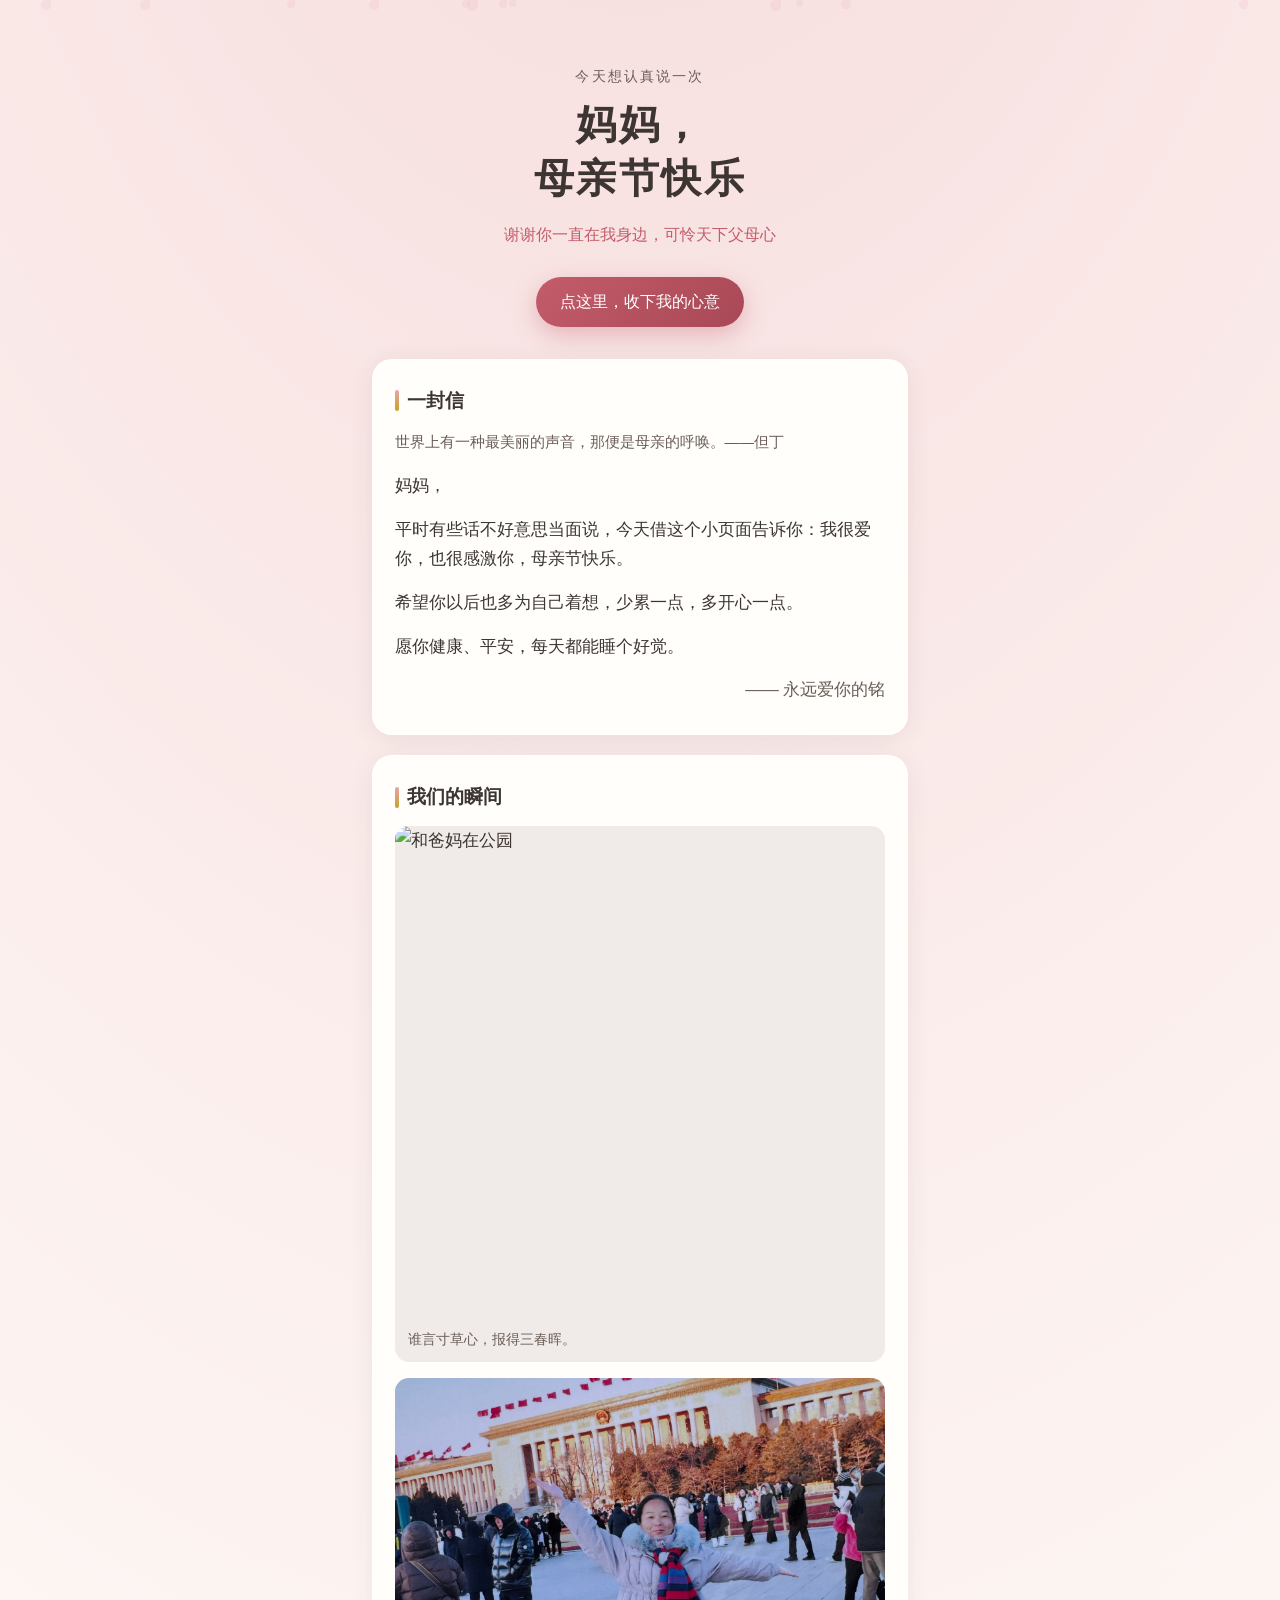
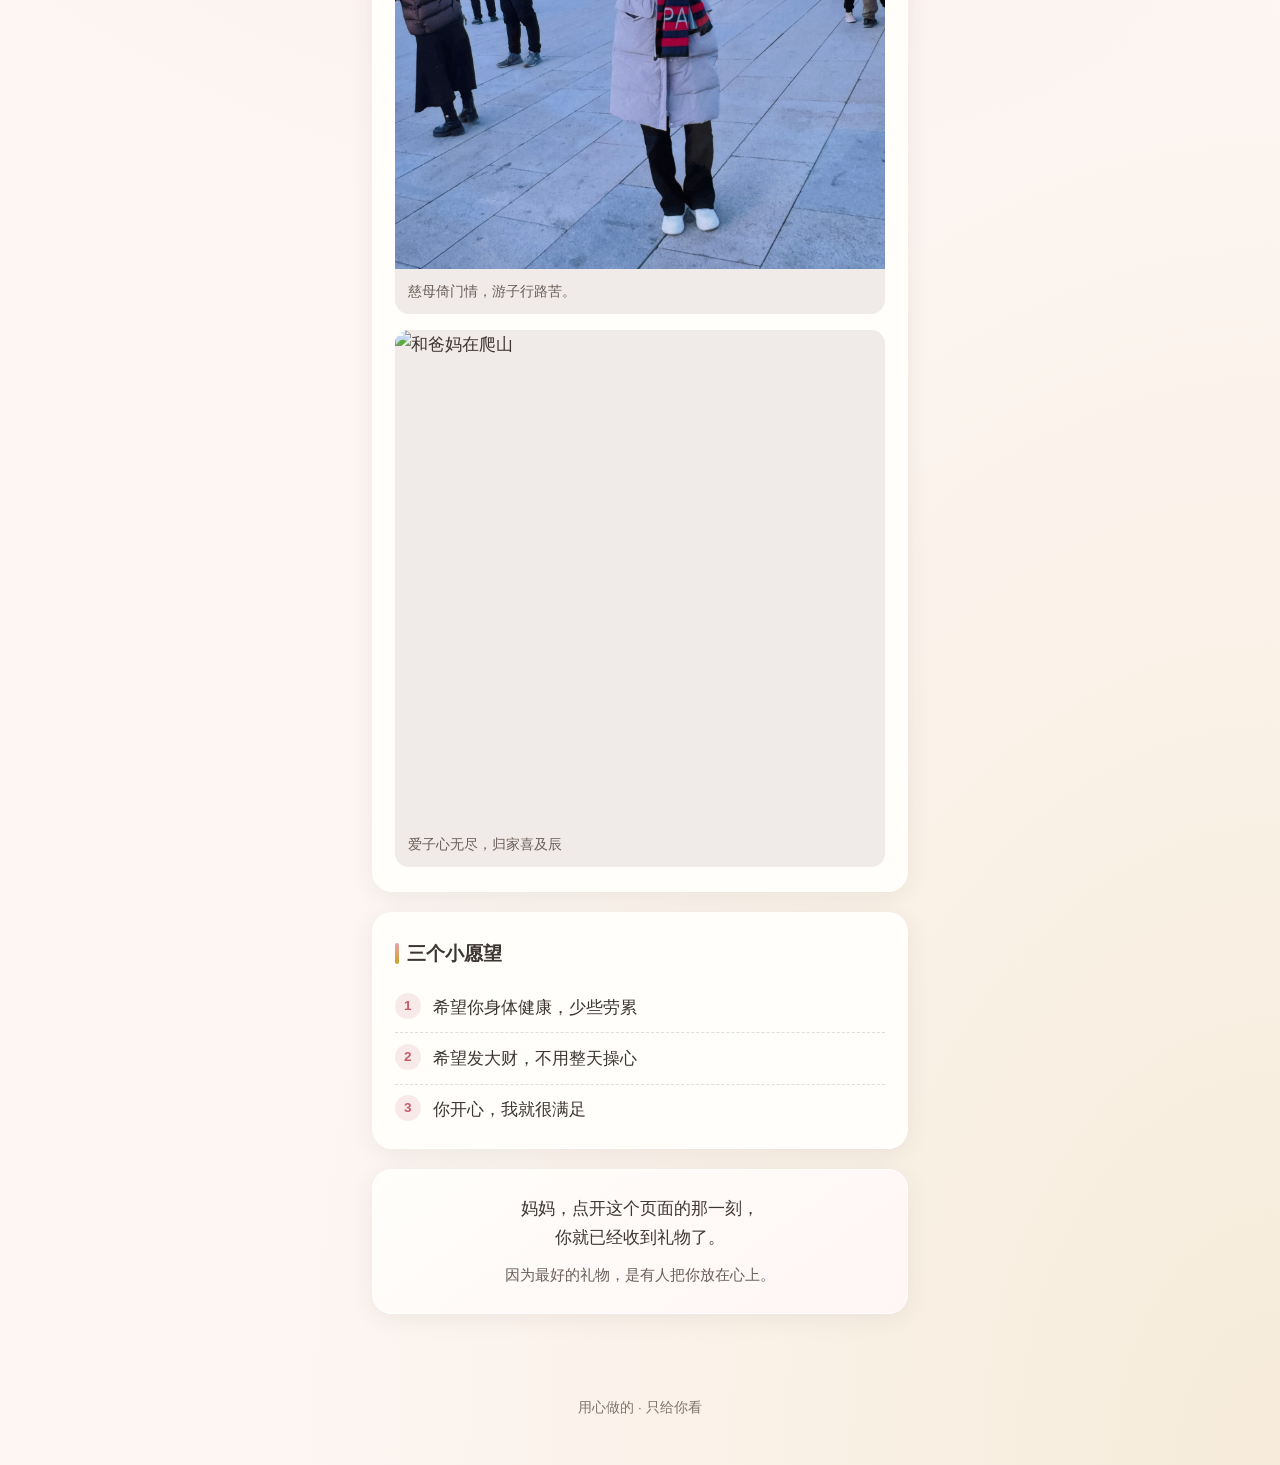
==== index.html @ 89a96f23 "index.html" ====
<!DOCTYPE html>
<html lang="zh-CN">
<head>
<meta charset="UTF-8" />
<meta name="viewport" content="width=device-width, initial-scale=1, viewport-fit=cover" />
<meta name="theme-color" content="#fdf6f3" />
<meta name="apple-mobile-web-app-capable" content="yes" />
<title>给妈妈的礼物</title>
<link rel="stylesheet" href="styles.css" />
</head>
<body>
<div class="petals" aria-hidden="true"></div>
<header class="hero">
<p class="hero-tag">今天想认真说一次</p>
<h1 class="hero-title">妈妈，<br />母亲节快乐</h1>
<p class="hero-sub">谢谢你一直在我身边，可怜天下父母心</p>
<button type="button" class="btn-heart" id="btnHeart" aria-label="送出一颗爱心"><span class="btn-heart-inner">点这里，收下我的心意</span></button>
<div class="heart-rain" id="heartRain" aria-hidden="true"></div>
</header>
<main>
<section class="card letter">
<h2>一封信</h2>
<p class="letter-intro">世界上有一种最美丽的声音，那便是母亲的呼唤。——但丁</p>
<div class="letter-body">
<p>妈妈，</p>
<p>平时有些话不好意思当面说，今天借这个小页面告诉你：我很爱你，也很感激你，母亲节快乐。</p>
<p>希望你以后也多为自己着想，少累一点，多开心一点。</p>
<p>愿你健康、平安，每天都能睡个好觉。</p>
<p class="signature">—— 永远爱你的铭<br /><span class="editable-hint"></span></p>
</div>
</section>
<section class="card memories">
<h2>我们的瞬间</h2>
<div class="photo-grid">
<figure class="photo">
  <img src="mom1.jpg.jpg" alt="和爸妈在公园" width="600" height="600" loading="lazy" />
  <figcaption>谁言寸草心，报得三春晖。</figcaption>
</figure>
<figure class="photo">
  <img src="mom2.jpg.jpg" alt="和爸妈在景区" width="600" height="600" loading="lazy" />
  <figcaption>慈母倚门情，游子行路苦。</figcaption>
</figure>
<figure class="photo">
  <img src="mom3.jpg.jpg" alt="和爸妈在爬山" width="600" height="600" loading="lazy" />
  <figcaption>爱子心无尽，归家喜及辰</figcaption>
</figure>
</div>
</section>
<section class="card wishes">
<h2>三个小愿望</h2>
<ul class="wish-list">
<li><span class="wish-num">1</span>希望你身体健康，少些劳累</li>
<li><span class="wish-num">2</span>希望发大财，不用整天操心</li>
<li><span class="wish-num">3</span>你开心，我就很满足</li>
</ul>
</section>
<section class="card closing">
<p class="closing-line">妈妈，点开这个页面的那一刻，<br />你就已经收到礼物了。</p>
<p class="closing-small">因为最好的礼物，是有人把你放在心上。</p>
</section>
</main>
<footer class="footer"><p>用心做的 · 只给你看</p></footer>
<script src="script.js"></script>
</body>
</html>
---- styles.css ----
:root{--bg:#fdf6f3;--bg-card:#fffefb;--ink:#3d3532;--ink-soft:#6b5e58;--accent:#c45c6a;--accent-soft:#e8a4ad;--gold:#c9a227;--shadow:rgba(61,53,50,.08);--radius:20px;--font:"PingFang SC","Hiragino Sans GB","Microsoft YaHei","Heiti SC",sans-serif}*,*::before,*::after{box-sizing:border-box}html{scroll-behavior:smooth}body{margin:0;min-height:100dvh;font-family:var(--font);font-size:1.05rem;line-height:1.75;color:var(--ink);background:var(--bg);background-image:radial-gradient(ellipse 120% 80% at 50% -20%,rgba(232,164,173,.35),transparent),radial-gradient(ellipse 80% 50% at 100% 100%,rgba(201,162,39,.12),transparent);overflow-x:hidden;padding-bottom:env(safe-area-inset-bottom,16px)}.petals{position:fixed;inset:0;pointer-events:none;z-index:0;opacity:.4}.hero{position:relative;z-index:1;text-align:center;padding:clamp(2.5rem,8vw,4rem) 1.25rem 2rem;max-width:32rem;margin:0 auto}.hero-tag{margin:0 0 .5rem;font-size:.9rem;letter-spacing:.15em;color:var(--ink-soft)}.hero-title{margin:0;font-size:clamp(1.85rem,7vw,2.5rem);font-weight:600;letter-spacing:.06em;line-height:1.35}.hero-sub{margin:1rem 0 0;font-size:1rem;color:var(--accent);font-weight:500}.btn-heart{margin-top:1.75rem;padding:.9rem 1.5rem;font-size:1rem;font-family:inherit;font-weight:500;color:#fff;background:linear-gradient(135deg,var(--accent) 0%,#a84856 100%);border:none;border-radius:999px;box-shadow:0 8px 24px rgba(196,92,106,.35);cursor:pointer;-webkit-tap-highlight-color:transparent;transition:transform .15s ease,box-shadow .15s ease}.btn-heart:active{transform:scale(.97)}.btn-heart:focus-visible{outline:3px solid var(--accent-soft);outline-offset:3px}.heart-rain{position:absolute;left:0;right:0;top:0;bottom:0;pointer-events:none;overflow:hidden}main{position:relative;z-index:1;max-width:36rem;margin:0 auto;padding:0 1.25rem 2rem}.card{background:var(--bg-card);border-radius:var(--radius);padding:1.5rem 1.35rem;margin-bottom:1.25rem;box-shadow:0 4px 24px var(--shadow);border:1px solid rgba(255,255,255,.8)}.card h2{margin:0 0 .75rem;font-size:1.2rem;font-weight:600;display:flex;align-items:center;gap:.5rem}.card h2::before{content:"";width:4px;height:1.1em;background:linear-gradient(180deg,var(--accent-soft),var(--gold));border-radius:2px}.letter-intro{margin:0 0 1rem;font-size:.92rem;color:var(--ink-soft)}.letter-body p{margin:0 0 .85em}.letter-body p:last-child{margin-bottom:0}.signature{margin-top:1.25rem;text-align:right;color:var(--ink-soft)}.editable-hint{display:block;margin-top:.35rem;font-size:.8rem;opacity:.75}.section-hint{font-size:.85rem;color:var(--ink-soft);margin:0 0 1rem}.section-hint code{font-size:.78em;padding:.1em .35em;background:rgba(196,92,106,.08);border-radius:4px}.photo-grid{display:grid;gap:1rem}.photo{margin:0;border-radius:14px;overflow:hidden;background:#f0ebe8}.photo img{display:block;width:100%;height:auto;aspect-ratio:1;object-fit:cover}.photo-placeholder{aspect-ratio:1;display:flex;align-items:center;justify-content:center;background:linear-gradient(145deg,#f5e8e6,#efe4df);color:var(--ink-soft);font-size:.95rem;padding:1rem;text-align:center}.photo figcaption{padding:.65rem .85rem;font-size:.88rem;color:var(--ink-soft)}.wish-list{margin:0;padding:0;list-style:none}.wish-list li{display:flex;align-items:flex-start;gap:.75rem;padding:.65rem 0;border-bottom:1px dashed rgba(107,94,88,.2)}.wish-list li:last-child{border-bottom:none;padding-bottom:0}.wish-num{flex-shrink:0;width:1.65rem;height:1.65rem;display:flex;align-items:center;justify-content:center;font-size:.85rem;font-weight:600;color:var(--accent);background:rgba(196,92,106,.12);border-radius:50%}.closing{text-align:center;background:linear-gradient(145deg,#fffefb 0%,#fff5f5 100%)}.closing-line{margin:0 0 .75rem;font-size:1.08rem;font-weight:500;line-height:1.65}.closing-small{margin:0;font-size:.92rem;color:var(--ink-soft)}.footer{position:relative;z-index:1;text-align:center;padding:1rem 1.25rem 2rem;font-size:.85rem;color:var(--ink-soft);opacity:.85}.petal{position:absolute;width:8px;height:8px;background:var(--accent-soft);border-radius:50% 0 50% 50%;opacity:.35;animation:fall linear infinite}@keyframes fall{0%{transform:translateY(-10vh) rotate(0deg);opacity:0}10%{opacity:.35}90%{opacity:.25}100%{transform:translateY(110vh) rotate(360deg);opacity:0}}.floating-heart{position:absolute;font-size:1.25rem;animation:floatUp 2.5s ease-out forwards;pointer-events:none;filter:drop-shadow(0 2px 4px rgba(196,92,106,.3))}@keyframes floatUp{0%{opacity:1;transform:translateY(0) scale(1)}100%{opacity:0;transform:translateY(-120px) scale(1.4)}}
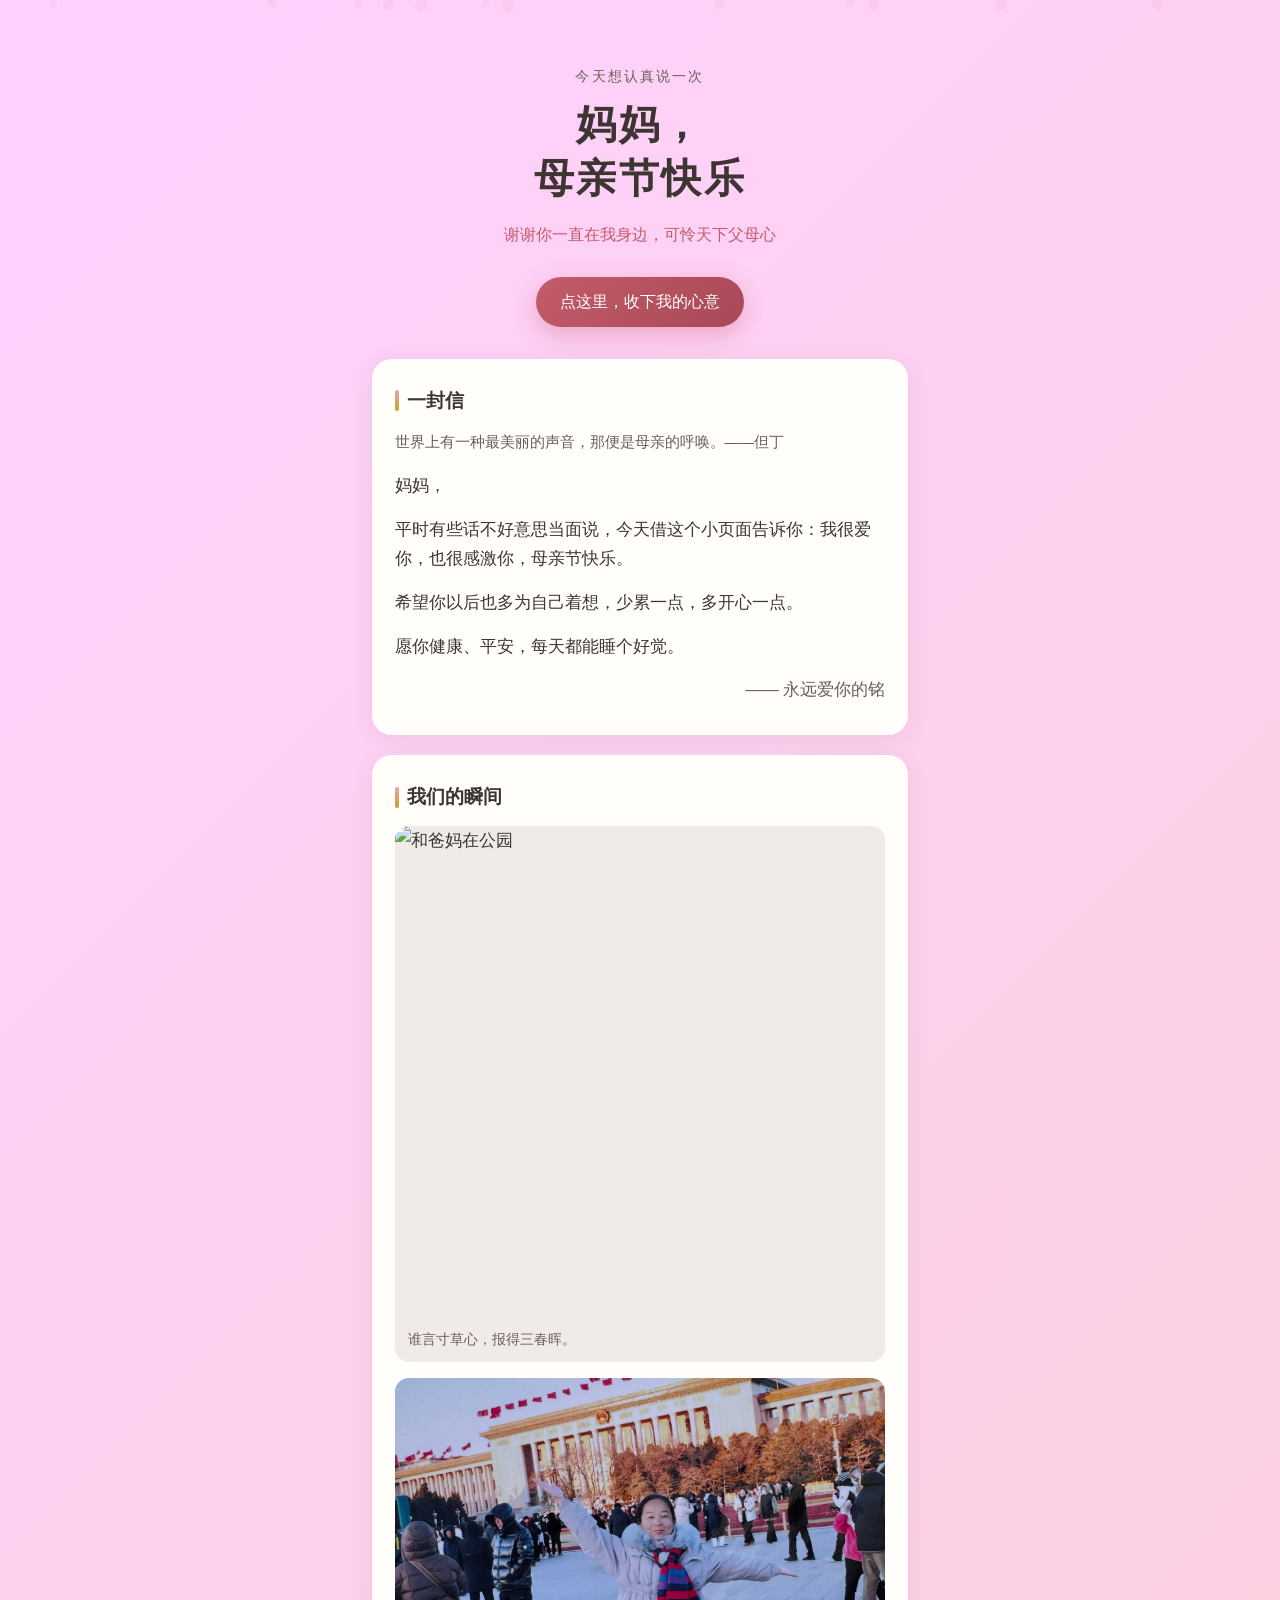
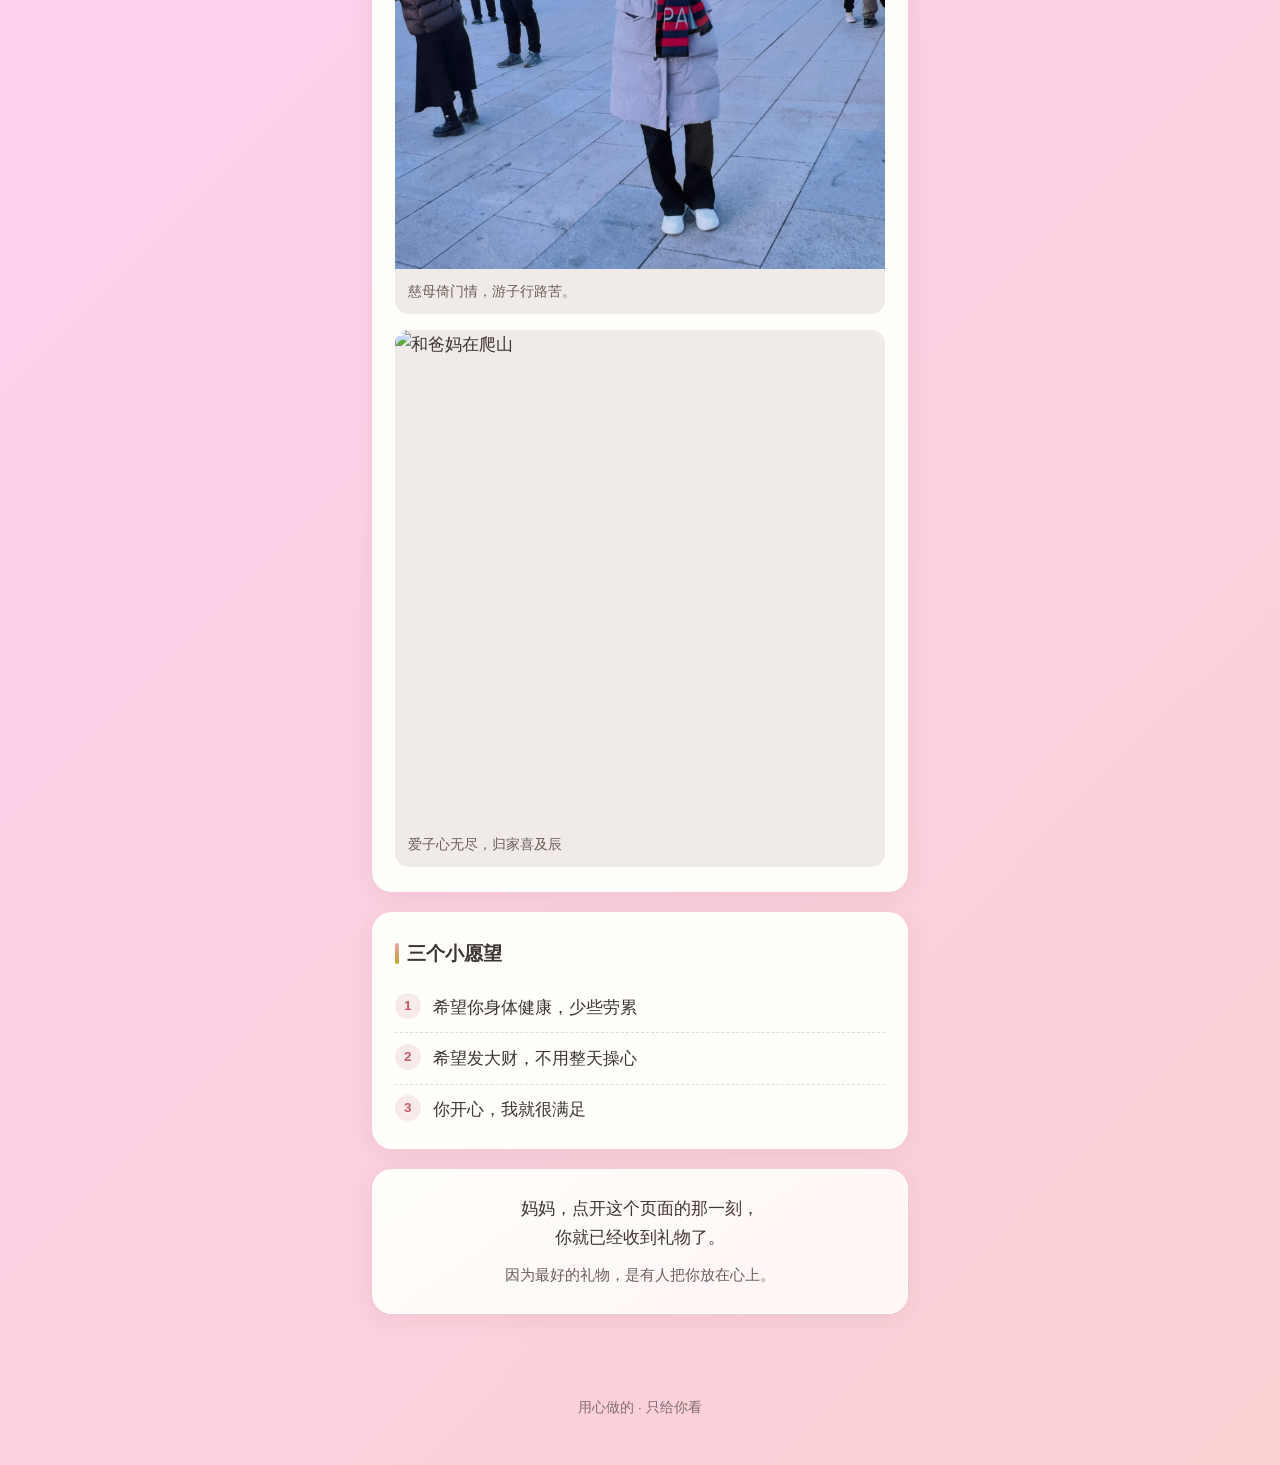
==== commit bf931a0f: "index.html" ====
--- a/index.html
+++ b/index.html
@@ -7,6 +7,9 @@
 <meta name="apple-mobile-web-app-capable" content="yes" />
 <title>给妈妈的礼物</title>
 <link rel="stylesheet" href="styles.css" />
+  <audio autoplay loop>
+    <source src="music.mp3" type="audio/mpeg">
+</audio>
 </head>
 <body>
 <div class="petals" aria-hidden="true"></div>
--- a/styles.css
+++ b/styles.css
@@ -1 +1,66 @@
-:root{--bg:#fdf6f3;--bg-card:#fffefb;--ink:#3d3532;--ink-soft:#6b5e58;--accent:#c45c6a;--accent-soft:#e8a4ad;--gold:#c9a227;--shadow:rgba(61,53,50,.08);--radius:20px;--font:"PingFang SC","Hiragino Sans GB","Microsoft YaHei","Heiti SC",sans-serif}*,*::before,*::after{box-sizing:border-box}html{scroll-behavior:smooth}body{margin:0;min-height:100dvh;font-family:var(--font);font-size:1.05rem;line-height:1.75;color:var(--ink);background:var(--bg);background-image:radial-gradient(ellipse 120% 80% at 50% -20%,rgba(232,164,173,.35),transparent),radial-gradient(ellipse 80% 50% at 100% 100%,rgba(201,162,39,.12),transparent);overflow-x:hidden;padding-bottom:env(safe-area-inset-bottom,16px)}.petals{position:fixed;inset:0;pointer-events:none;z-index:0;opacity:.4}.hero{position:relative;z-index:1;text-align:center;padding:clamp(2.5rem,8vw,4rem) 1.25rem 2rem;max-width:32rem;margin:0 auto}.hero-tag{margin:0 0 .5rem;font-size:.9rem;letter-spacing:.15em;color:var(--ink-soft)}.hero-title{margin:0;font-size:clamp(1.85rem,7vw,2.5rem);font-weight:600;letter-spacing:.06em;line-height:1.35}.hero-sub{margin:1rem 0 0;font-size:1rem;color:var(--accent);font-weight:500}.btn-heart{margin-top:1.75rem;padding:.9rem 1.5rem;font-size:1rem;font-family:inherit;font-weight:500;color:#fff;background:linear-gradient(135deg,var(--accent) 0%,#a84856 100%);border:none;border-radius:999px;box-shadow:0 8px 24px rgba(196,92,106,.35);cursor:pointer;-webkit-tap-highlight-color:transparent;transition:transform .15s ease,box-shadow .15s ease}.btn-heart:active{transform:scale(.97)}.btn-heart:focus-visible{outline:3px solid var(--accent-soft);outline-offset:3px}.heart-rain{position:absolute;left:0;right:0;top:0;bottom:0;pointer-events:none;overflow:hidden}main{position:relative;z-index:1;max-width:36rem;margin:0 auto;padding:0 1.25rem 2rem}.card{background:var(--bg-card);border-radius:var(--radius);padding:1.5rem 1.35rem;margin-bottom:1.25rem;box-shadow:0 4px 24px var(--shadow);border:1px solid rgba(255,255,255,.8)}.card h2{margin:0 0 .75rem;font-size:1.2rem;font-weight:600;display:flex;align-items:center;gap:.5rem}.card h2::before{content:"";width:4px;height:1.1em;background:linear-gradient(180deg,var(--accent-soft),var(--gold));border-radius:2px}.letter-intro{margin:0 0 1rem;font-size:.92rem;color:var(--ink-soft)}.letter-body p{margin:0 0 .85em}.letter-body p:last-child{margin-bottom:0}.signature{margin-top:1.25rem;text-align:right;color:var(--ink-soft)}.editable-hint{display:block;margin-top:.35rem;font-size:.8rem;opacity:.75}.section-hint{font-size:.85rem;color:var(--ink-soft);margin:0 0 1rem}.section-hint code{font-size:.78em;padding:.1em .35em;background:rgba(196,92,106,.08);border-radius:4px}.photo-grid{display:grid;gap:1rem}.photo{margin:0;border-radius:14px;overflow:hidden;background:#f0ebe8}.photo img{display:block;width:100%;height:auto;aspect-ratio:1;object-fit:cover}.photo-placeholder{aspect-ratio:1;display:flex;align-items:center;justify-content:center;background:linear-gradient(145deg,#f5e8e6,#efe4df);color:var(--ink-soft);font-size:.95rem;padding:1rem;text-align:center}.photo figcaption{padding:.65rem .85rem;font-size:.88rem;color:var(--ink-soft)}.wish-list{margin:0;padding:0;list-style:none}.wish-list li{display:flex;align-items:flex-start;gap:.75rem;padding:.65rem 0;border-bottom:1px dashed rgba(107,94,88,.2)}.wish-list li:last-child{border-bottom:none;padding-bottom:0}.wish-num{flex-shrink:0;width:1.65rem;height:1.65rem;display:flex;align-items:center;justify-content:center;font-size:.85rem;font-weight:600;color:var(--accent);background:rgba(196,92,106,.12);border-radius:50%}.closing{text-align:center;background:linear-gradient(145deg,#fffefb 0%,#fff5f5 100%)}.closing-line{margin:0 0 .75rem;font-size:1.08rem;font-weight:500;line-height:1.65}.closing-small{margin:0;font-size:.92rem;color:var(--ink-soft)}.footer{position:relative;z-index:1;text-align:center;padding:1rem 1.25rem 2rem;font-size:.85rem;color:var(--ink-soft);opacity:.85}.petal{position:absolute;width:8px;height:8px;background:var(--accent-soft);border-radius:50% 0 50% 50%;opacity:.35;animation:fall linear infinite}@keyframes fall{0%{transform:translateY(-10vh) rotate(0deg);opacity:0}10%{opacity:.35}90%{opacity:.25}100%{transform:translateY(110vh) rotate(360deg);opacity:0}}.floating-heart{position:absolute;font-size:1.25rem;animation:floatUp 2.5s ease-out forwards;pointer-events:none;filter:drop-shadow(0 2px 4px rgba(196,92,106,.3))}@keyframes floatUp{0%{opacity:1;transform:translateY(0) scale(1)}100%{opacity:0;transform:translateY(-120px) scale(1.4)}}+:root{--bg:#fdf6f3;--bg-card:#fffefb;--ink:#3d3532;--ink-soft:#6b5e58;--accent:#c45c6a;--accent-soft:#e8a4ad;--gold:#c9a227;--shadow:rgba(61,53,50,.08);--radius:20px;--font:"PingFang SC","Hiragino Sans GB","Microsoft YaHei","Heiti SC",sans-serif}*,*::before,*::after{box-sizing:border-box}html{scroll-behavior:smooth}body{margin:0;min-height:100dvh;font-family:var(--font);font-size:1.05rem;line-height:1.75;color:var(--ink);background:var(--bg);background-image:radial-gradient(ellipse 120% 80% at 50% -20%,rgba(232,164,173,.35),transparent),radial-gradient(ellipse 80% 50% at 100% 100%,rgba(201,162,39,.12),transparent);overflow-x:hidden;padding-bottom:env(safe-area-inset-bottom,16px)}.petals{position:fixed;inset:0;pointer-events:none;z-index:0;opacity:.4}.hero{position:relative;z-index:1;text-align:center;padding:clamp(2.5rem,8vw,4rem) 1.25rem 2rem;max-width:32rem;margin:0 auto}.hero-tag{margin:0 0 .5rem;font-size:.9rem;letter-spacing:.15em;color:var(--ink-soft)}.hero-title{margin:0;font-size:clamp(1.85rem,7vw,2.5rem);font-weight:600;letter-spacing:.06em;line-height:1.35}.hero-sub{margin:1rem 0 0;font-size:1rem;color:var(--accent);font-weight:500}.btn-heart{margin-top:1.75rem;padding:.9rem 1.5rem;font-size:1rem;font-family:inherit;font-weight:500;color:#fff;background:linear-gradient(135deg,var(--accent) 0%,#a84856 100%);border:none;border-radius:999px;box-shadow:0 8px 24px rgba(196,92,106,.35);cursor:pointer;-webkit-tap-highlight-color:transparent;transition:transform .15s ease,box-shadow .15s ease}.btn-heart:active{transform:scale(.97)}.btn-heart:focus-visible{outline:3px solid var(--accent-soft);outline-offset:3px}.heart-rain{position:absolute;left:0;right:0;top:0;bottom:0;pointer-events:none;overflow:hidden}main{position:relative;z-index:1;max-width:36rem;margin:0 auto;padding:0 1.25rem 2rem}.card{background:var(--bg-card);border-radius:var(--radius);padding:1.5rem 1.35rem;margin-bottom:1.25rem;box-shadow:0 4px 24px var(--shadow);border:1px solid rgba(255,255,255,.8)}.card h2{margin:0 0 .75rem;font-size:1.2rem;font-weight:600;display:flex;align-items:center;gap:.5rem}.card h2::before{content:"";width:4px;height:1.1em;background:linear-gradient(180deg,var(--accent-soft),var(--gold));border-radius:2px}.letter-intro{margin:0 0 1rem;font-size:.92rem;color:var(--ink-soft)}.letter-body p{margin:0 0 .85em}.letter-body p:last-child{margin-bottom:0}.signature{margin-top:1.25rem;text-align:right;color:var(--ink-soft)}.editable-hint{display:block;margin-top:.35rem;font-size:.8rem;opacity:.75}.section-hint{font-size:.85rem;color:var(--ink-soft);margin:0 0 1rem}.section-hint code{font-size:.78em;padding:.1em .35em;background:rgba(196,92,106,.08);border-radius:4px}.photo-grid{display:grid;gap:1rem}.photo{margin:0;border-radius:14px;overflow:hidden;background:#f0ebe8}.photo img{display:block;width:100%;height:auto;aspect-ratio:1;object-fit:cover}.photo-placeholder{aspect-ratio:1;display:flex;align-items:center;justify-content:center;background:linear-gradient(145deg,#f5e8e6,#efe4df);color:var(--ink-soft);font-size:.95rem;padding:1rem;text-align:center}.photo figcaption{padding:.65rem .85rem;font-size:.88rem;color:var(--ink-soft)}.wish-list{margin:0;padding:0;list-style:none}.wish-list li{display:flex;align-items:flex-start;gap:.75rem;padding:.65rem 0;border-bottom:1px dashed rgba(107,94,88,.2)}.wish-list li:last-child{border-bottom:none;padding-bottom:0}.wish-num{flex-shrink:0;width:1.65rem;height:1.65rem;display:flex;align-items:center;justify-content:center;font-size:.85rem;font-weight:600;color:var(--accent);background:rgba(196,92,106,.12);border-radius:50%}.closing{text-align:center;background:linear-gradient(145deg,#fffefb 0%,#fff5f5 100%)}.closing-line{margin:0 0 .75rem;font-size:1.08rem;font-weight:500;line-height:1.65}.closing-small{margin:0;font-size:.92rem;color:var(--ink-soft)}.footer{position:relative;z-index:1;text-align:center;padding:1rem 1.25rem 2rem;font-size:.85rem;color:var(--ink-soft);opacity:.85}.petal{position:absolute;width:8px;height:8px;background:var(--accent-soft);border-radius:50% 0 50% 50%;opacity:.35;animation:fall linear infinite}@keyframes fall{0%{transform:translateY(-10vh) rotate(0deg);opacity:0}10%{opacity:.35}90%{opacity:.25}100%{transform:translateY(110vh) rotate(360deg);opacity:0}}.floating-heart{position:absolute;font-size:1.25rem;animation:floatUp 2.5s ease-out forwards;pointer-events:none;filter:drop-shadow(0 2px 4px rgba(196,92,106,.3))}@keyframes floatUp{0%{opacity:1;transform:translateY(0) scale(1)}100%{opacity:0;transform:translateY(-120px) scale(1.4)}}
+.container{
+    animation: fadeUp 1.5s ease;
+}
+
+@keyframes fadeUp{
+    from{
+        opacity:0;
+        transform:translateY(40px);
+    }
+    to{
+        opacity:1;
+        transform:translateY(0);
+    }
+}
+.photo{
+    transition:0.5s;
+}
+
+.photo:hover{
+    transform:
+    translateY(-10px)
+    scale(1.03);
+
+    box-shadow:
+    0 20px 40px rgba(0,0,0,0.2);
+}
+.container{
+    background:rgba(255,255,255,0.15);
+
+    backdrop-filter:blur(15px);
+
+    border:1px solid rgba(255,255,255,0.2);
+}
+body{
+    background:
+    linear-gradient(
+        -45deg,
+        #ff9a9e,
+        #fad0c4,
+        #fad0c4,
+        #ffd1ff
+    );
+
+    background-size:400% 400%;
+
+    animation:bgMove 12s ease infinite;
+}
+
+@keyframes bgMove{
+    0%{background-position:0% 50%;}
+    50%{background-position:100% 50%;}
+    100%{background-position:0% 50%;}
+}
+h1{
+    animation:float 3s ease-in-out infinite;
+}
+
+@keyframes float{
+    0%,100%{
+        transform:translateY(0);
+    }
+    50%{
+        transform:translateY(-6px);
+    }
+}
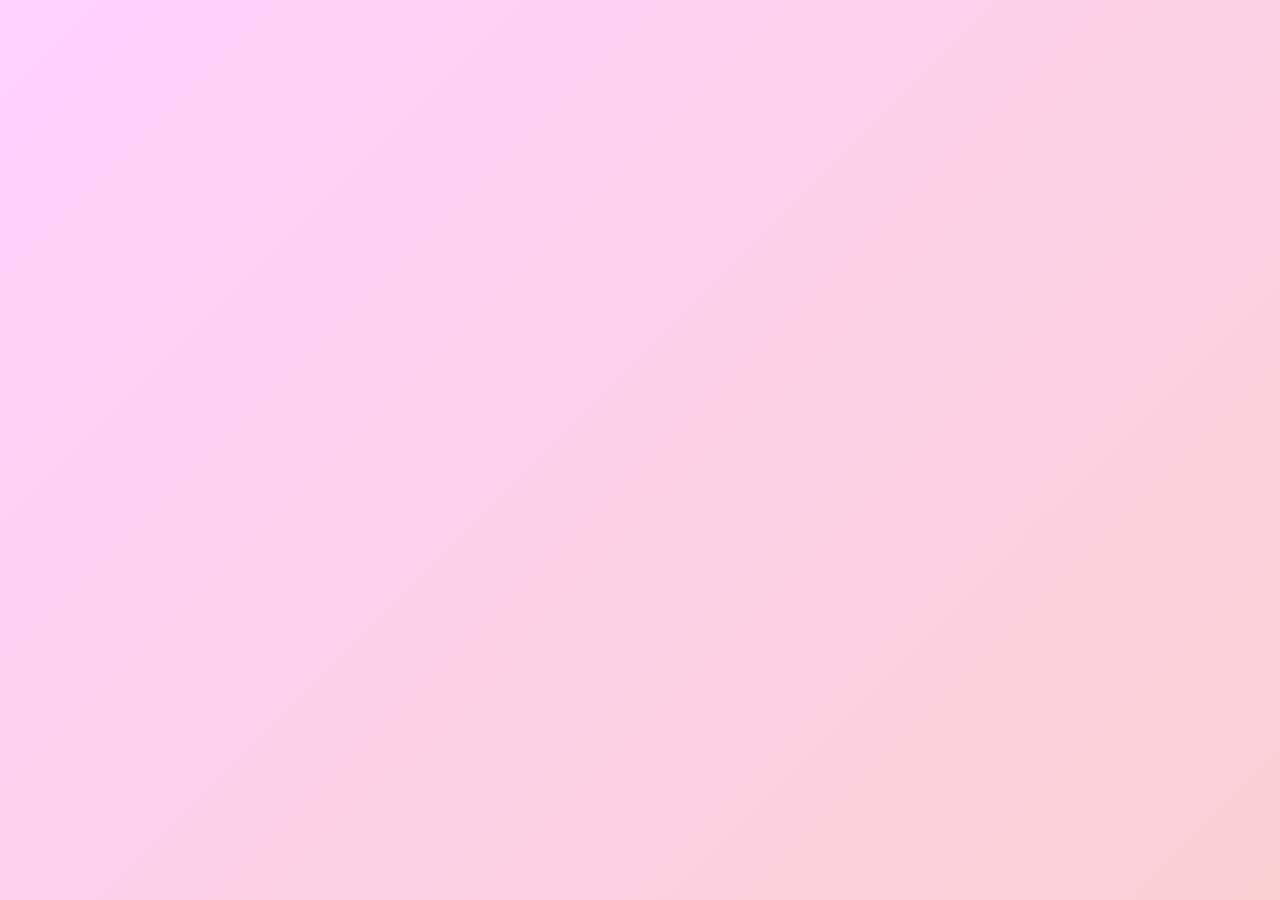
==== commit 2a8e36e1: "index.html" ====
--- a/index.html
+++ b/index.html
@@ -7,9 +7,8 @@
 <meta name="apple-mobile-web-app-capable" content="yes" />
 <title>给妈妈的礼物</title>
 <link rel="stylesheet" href="styles.css" />
-  <audio autoplay loop>
+<audio id="bgMusic" loop preload="auto">
     <source src="music.mp3" type="audio/mpeg">
-</audio>
 </head>
 <body>
 <div class="petals" aria-hidden="true"></div>
@@ -63,6 +62,17 @@
 </section>
 </main>
 <footer class="footer"><p>用心做的 · 只给你看</p></footer>
+  <script>
+
+document.body.addEventListener("click", () => {
+
+    const music = document.getElementById("bgm");
+
+    music.play();
+
+}, { once:true });
+
+</script>
 <script src="script.js"></script>
 </body>
 </html>
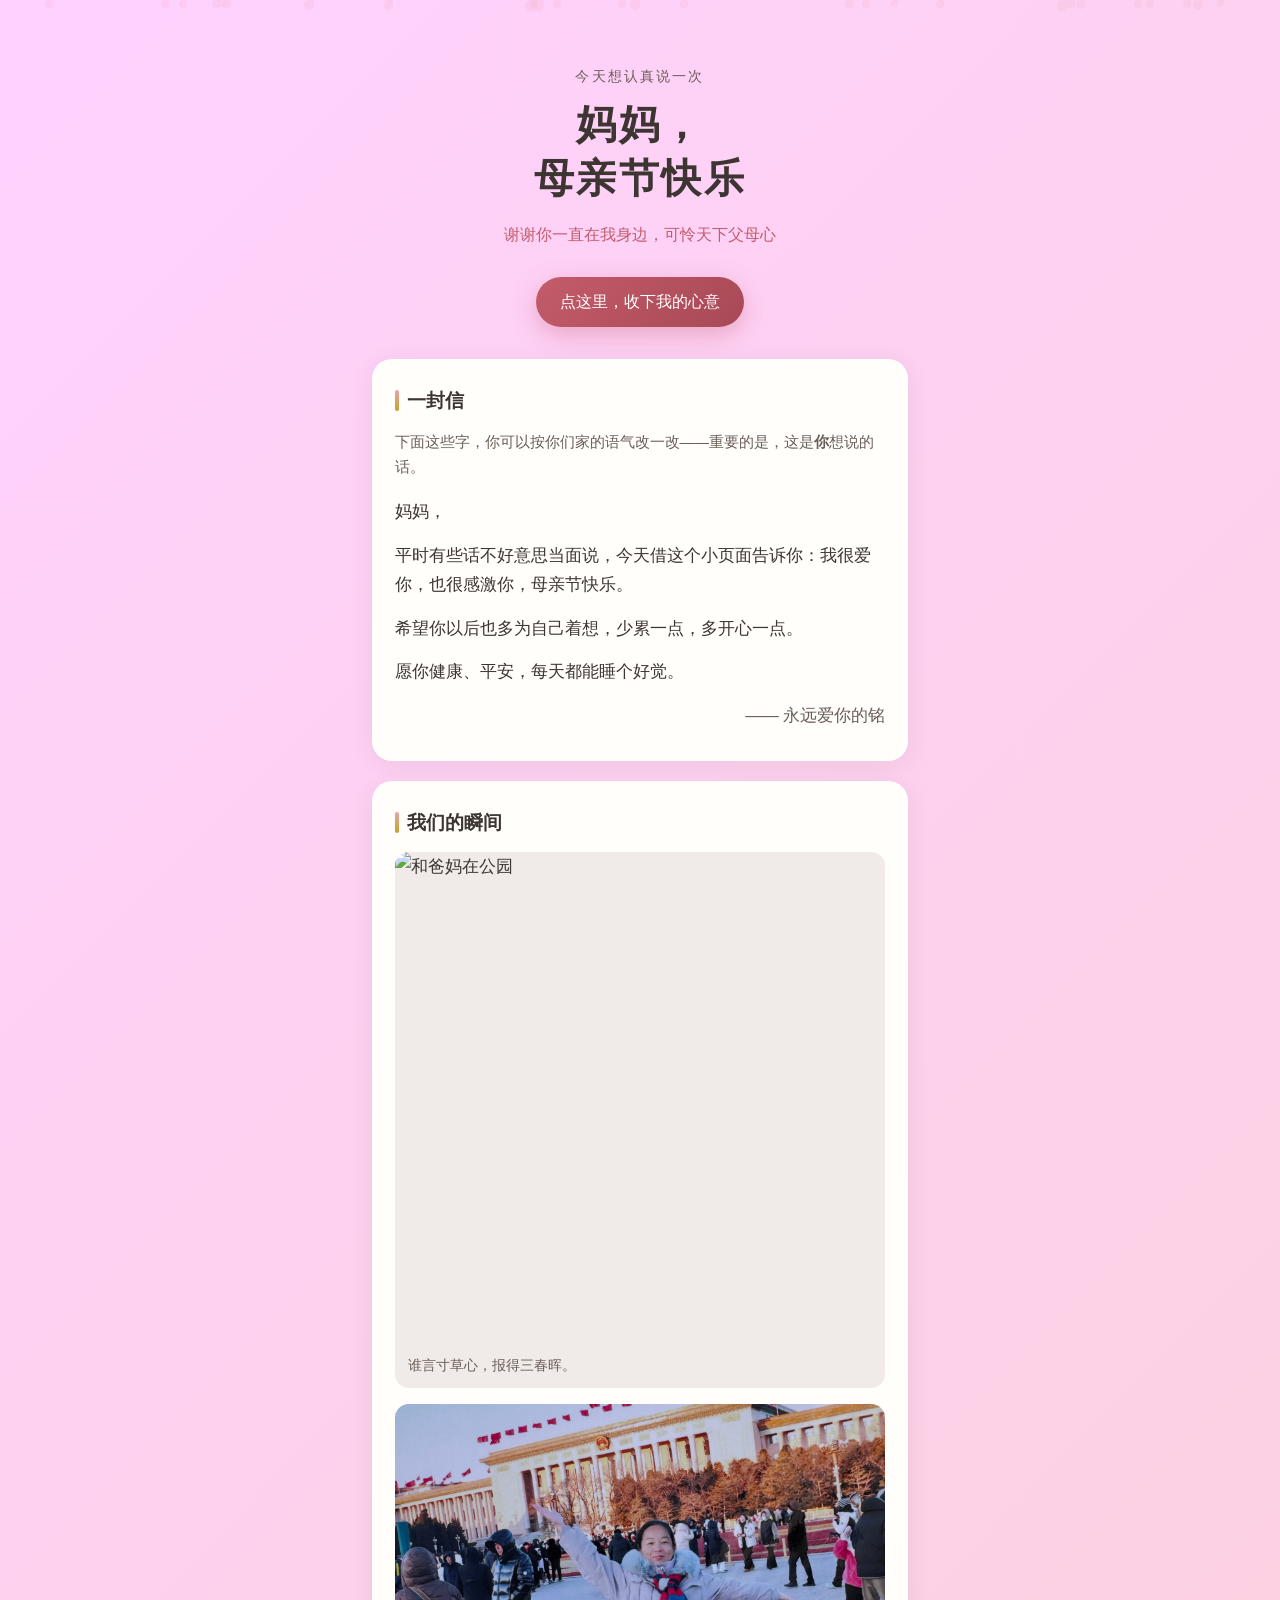
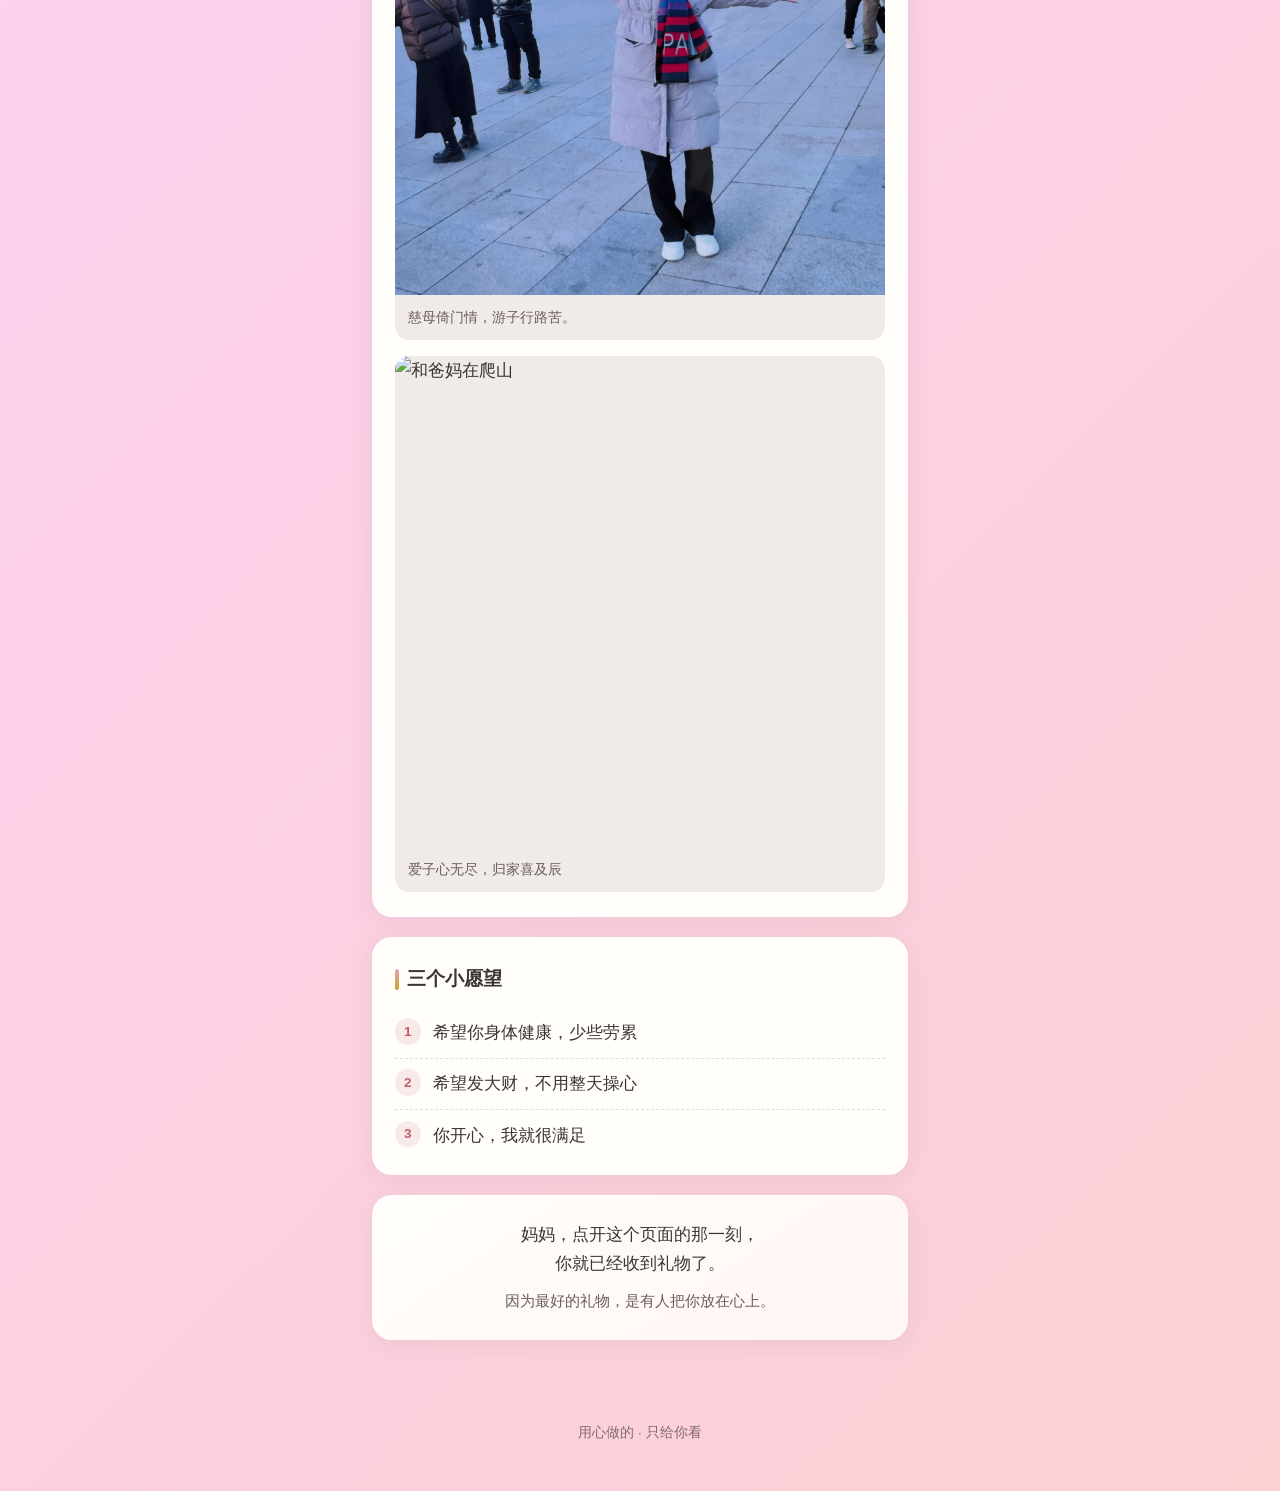
==== commit 02230985: "index.html" ====
--- a/index.html
+++ b/index.html
@@ -7,8 +7,11 @@
 <meta name="apple-mobile-web-app-capable" content="yes" />
 <title>给妈妈的礼物</title>
 <link rel="stylesheet" href="styles.css" />
+
+<!-- 背景音乐代码 -->
 <audio id="bgMusic" loop preload="auto">
     <source src="music.mp3" type="audio/mpeg">
+</audio>
 </head>
 <body>
 <div class="petals" aria-hidden="true"></div>
@@ -22,7 +25,7 @@
 <main>
 <section class="card letter">
 <h2>一封信</h2>
-<p class="letter-intro">世界上有一种最美丽的声音，那便是母亲的呼唤。——但丁</p>
+<p class="letter-intro">下面这些字，你可以按你们家的语气改一改——重要的是，这是<strong>你</strong>想说的话。</p>
 <div class="letter-body">
 <p>妈妈，</p>
 <p>平时有些话不好意思当面说，今天借这个小页面告诉你：我很爱你，也很感激你，母亲节快乐。</p>
@@ -62,17 +65,6 @@
 </section>
 </main>
 <footer class="footer"><p>用心做的 · 只给你看</p></footer>
-  <script>
-
-document.body.addEventListener("click", () => {
-
-    const music = document.getElementById("bgm");
-
-    music.play();
-
-}, { once:true });
-
-</script>
 <script src="script.js"></script>
 </body>
 </html>
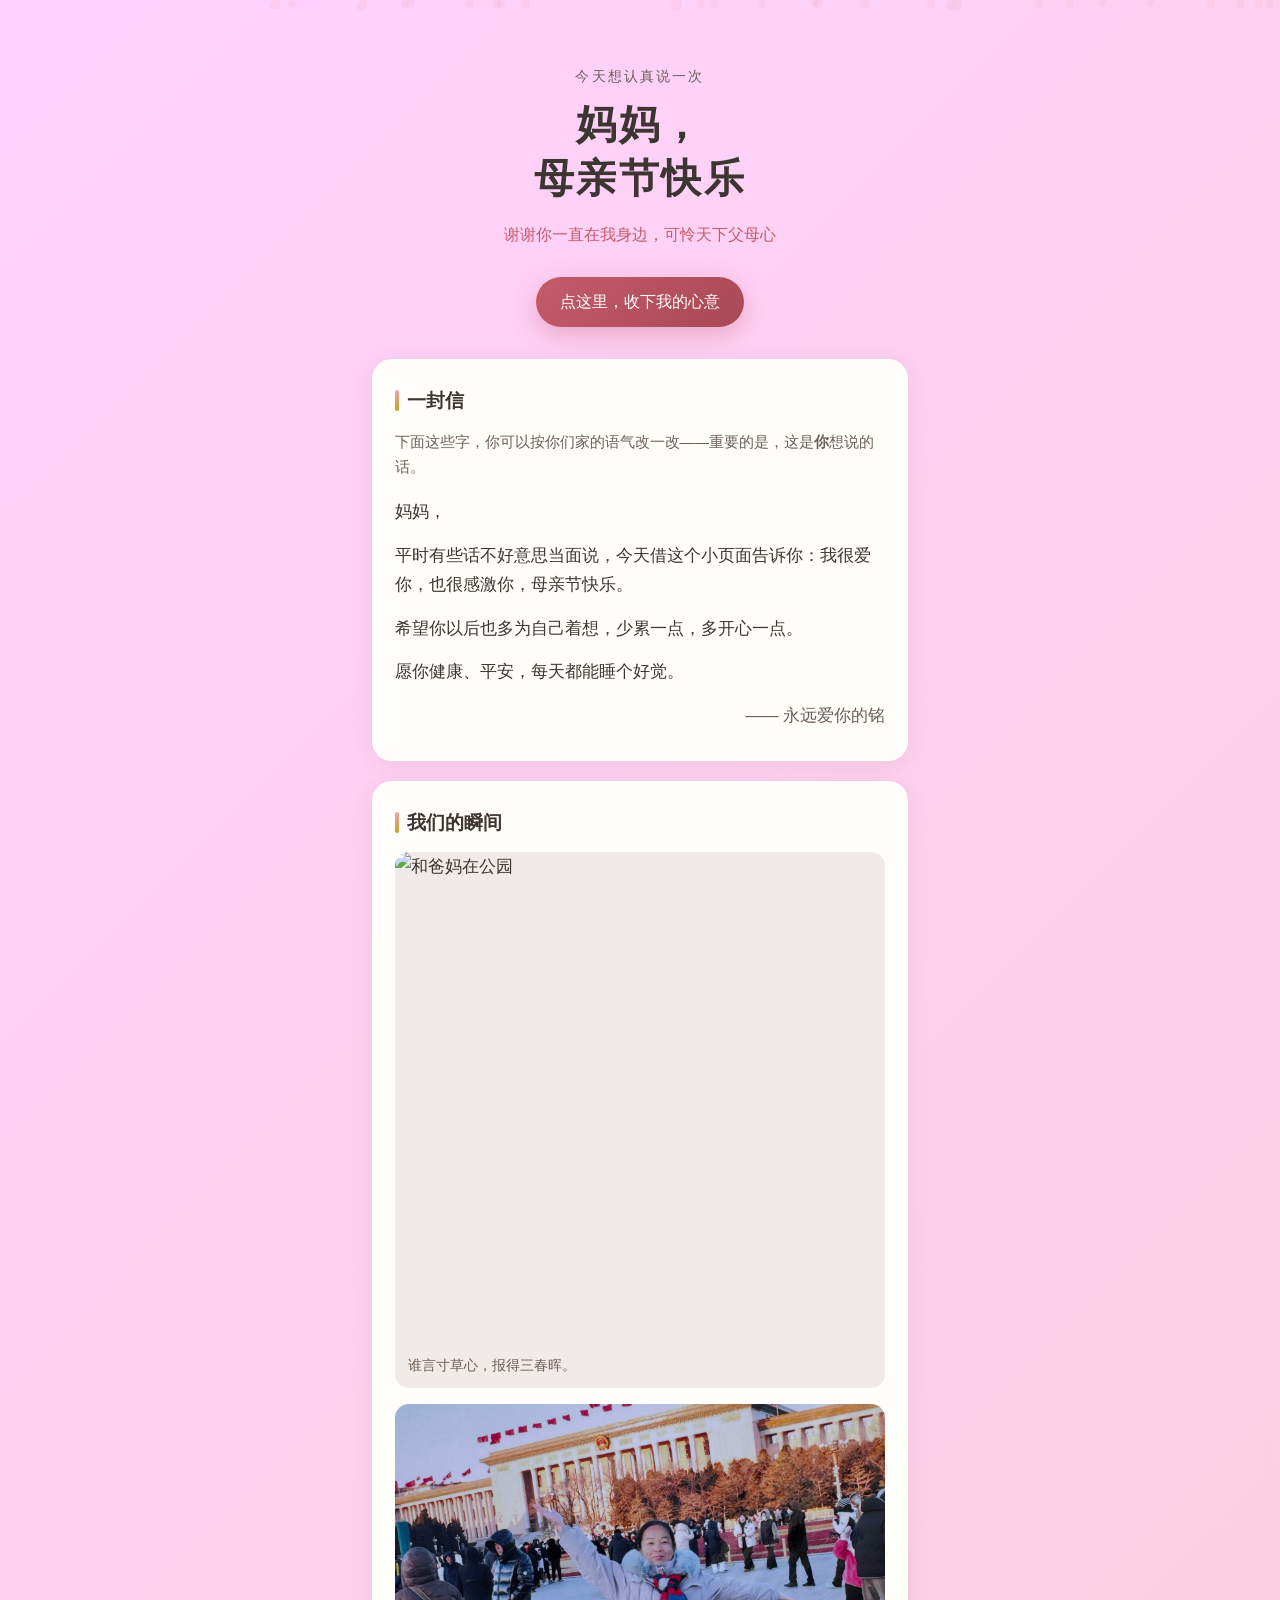
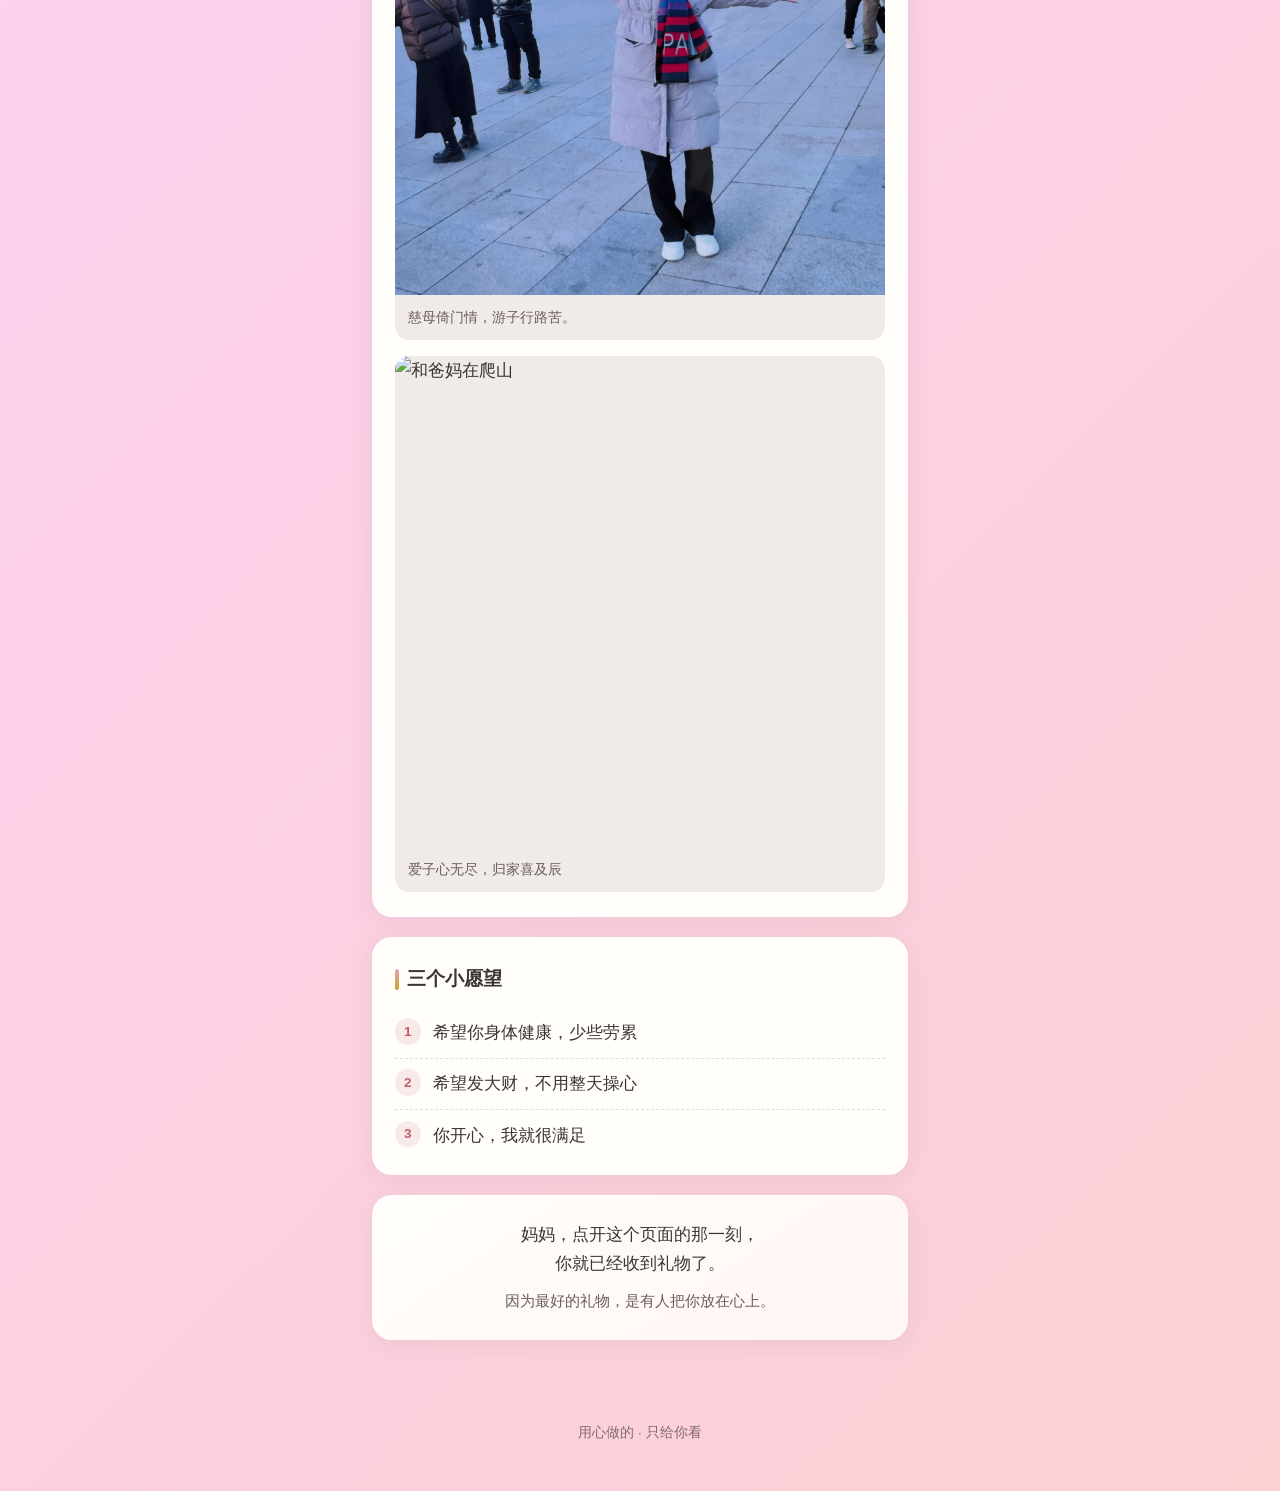
==== commit c54c28e4: "index.html" ====
--- a/index.html
+++ b/index.html
@@ -12,6 +12,7 @@
 <audio id="bgMusic" loop preload="auto">
     <source src="music.mp3" type="audio/mpeg">
 </audio>
+    
 </head>
 <body>
 <div class="petals" aria-hidden="true"></div>
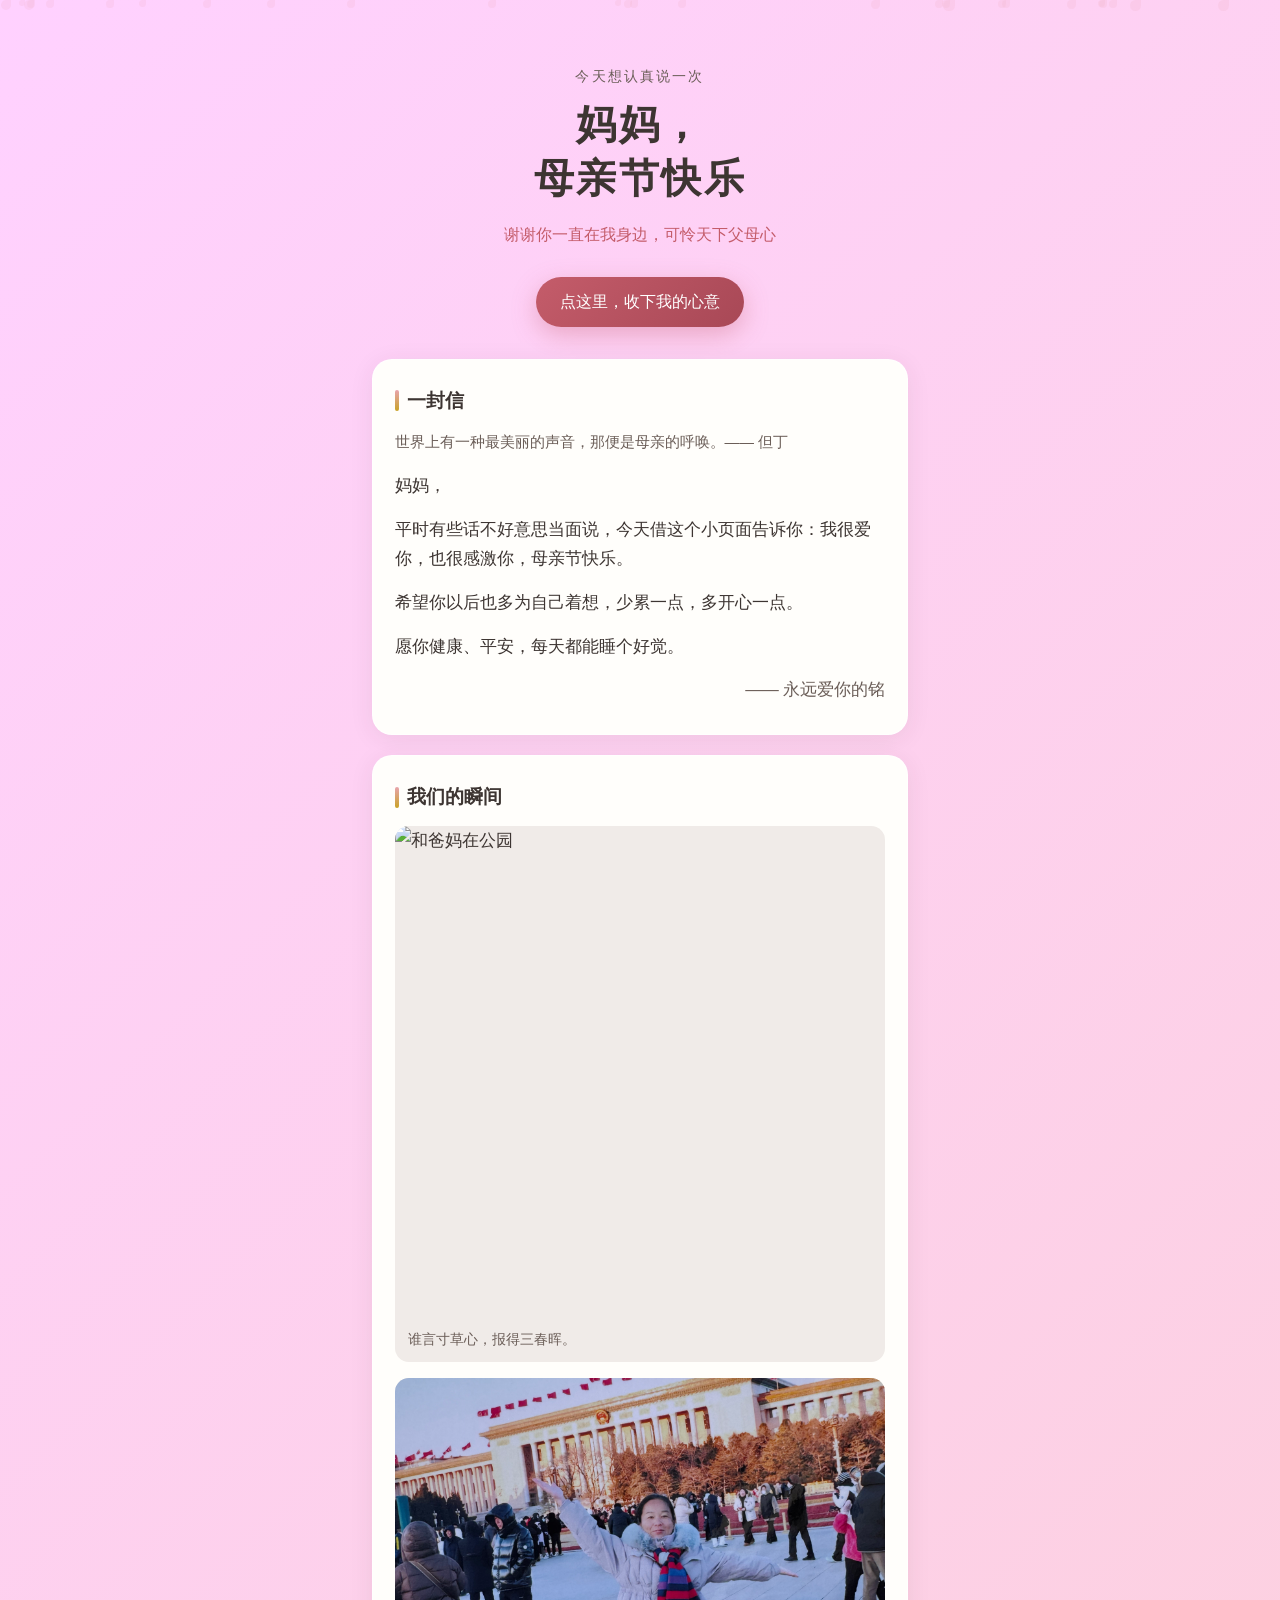
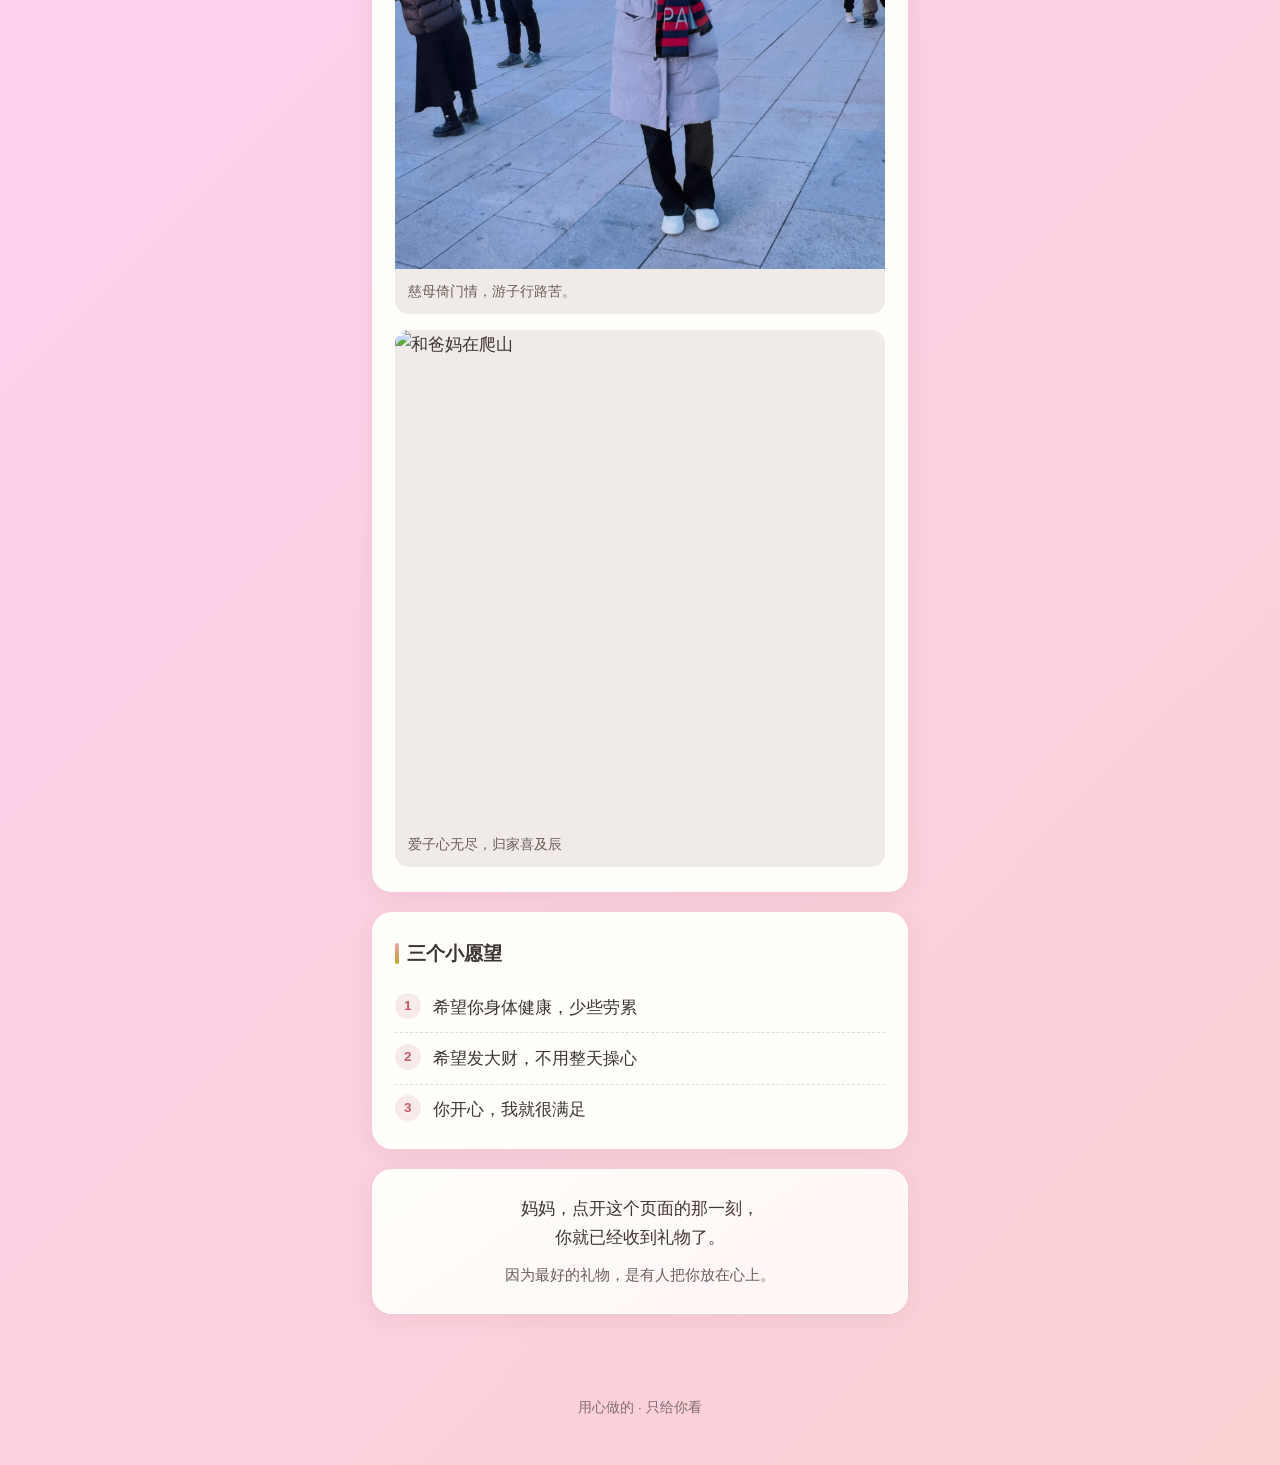
==== commit 535dcc77: "index.html" ====
--- a/index.html
+++ b/index.html
@@ -26,7 +26,7 @@
 <main>
 <section class="card letter">
 <h2>一封信</h2>
-<p class="letter-intro">下面这些字，你可以按你们家的语气改一改——重要的是，这是<strong>你</strong>想说的话。</p>
+<p class="letter-intro">世界上有一种最美丽的声音，那便是母亲的呼唤。—— 但丁</p>
 <div class="letter-body">
 <p>妈妈，</p>
 <p>平时有些话不好意思当面说，今天借这个小页面告诉你：我很爱你，也很感激你，母亲节快乐。</p>
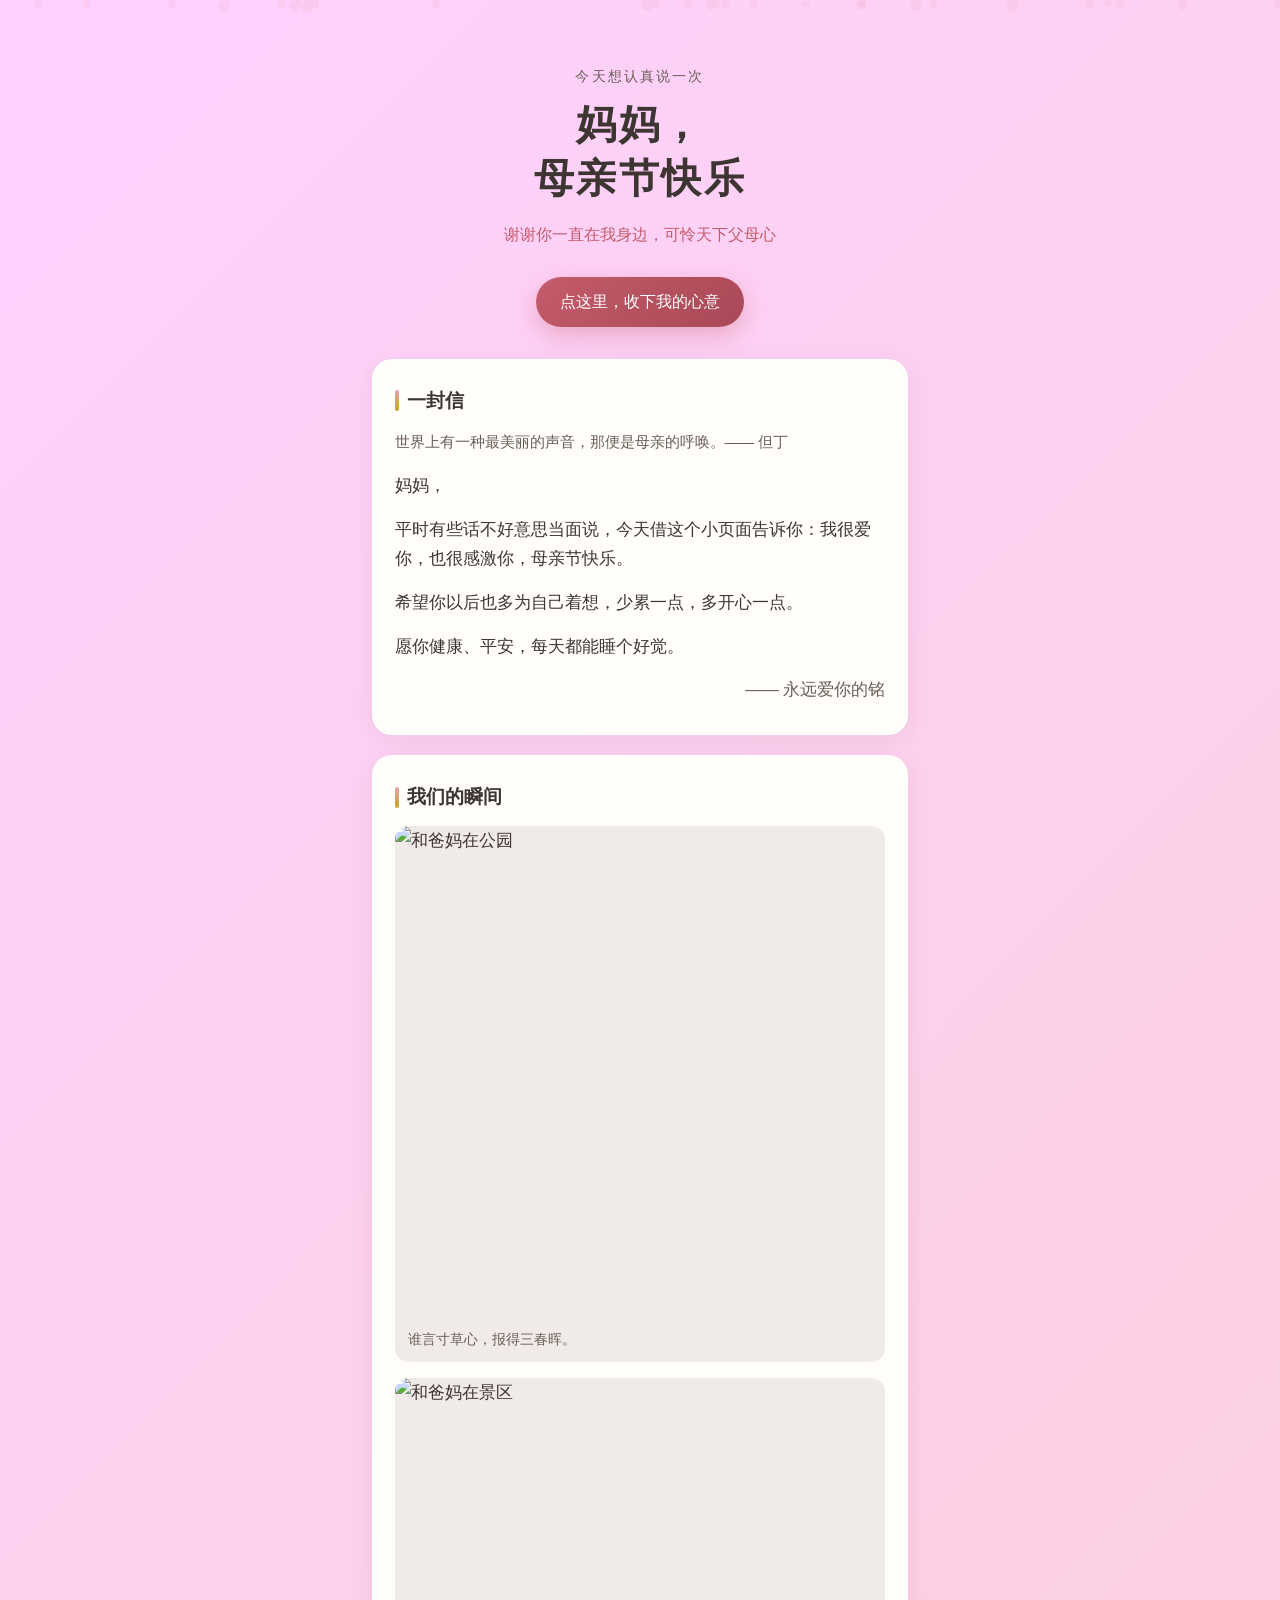
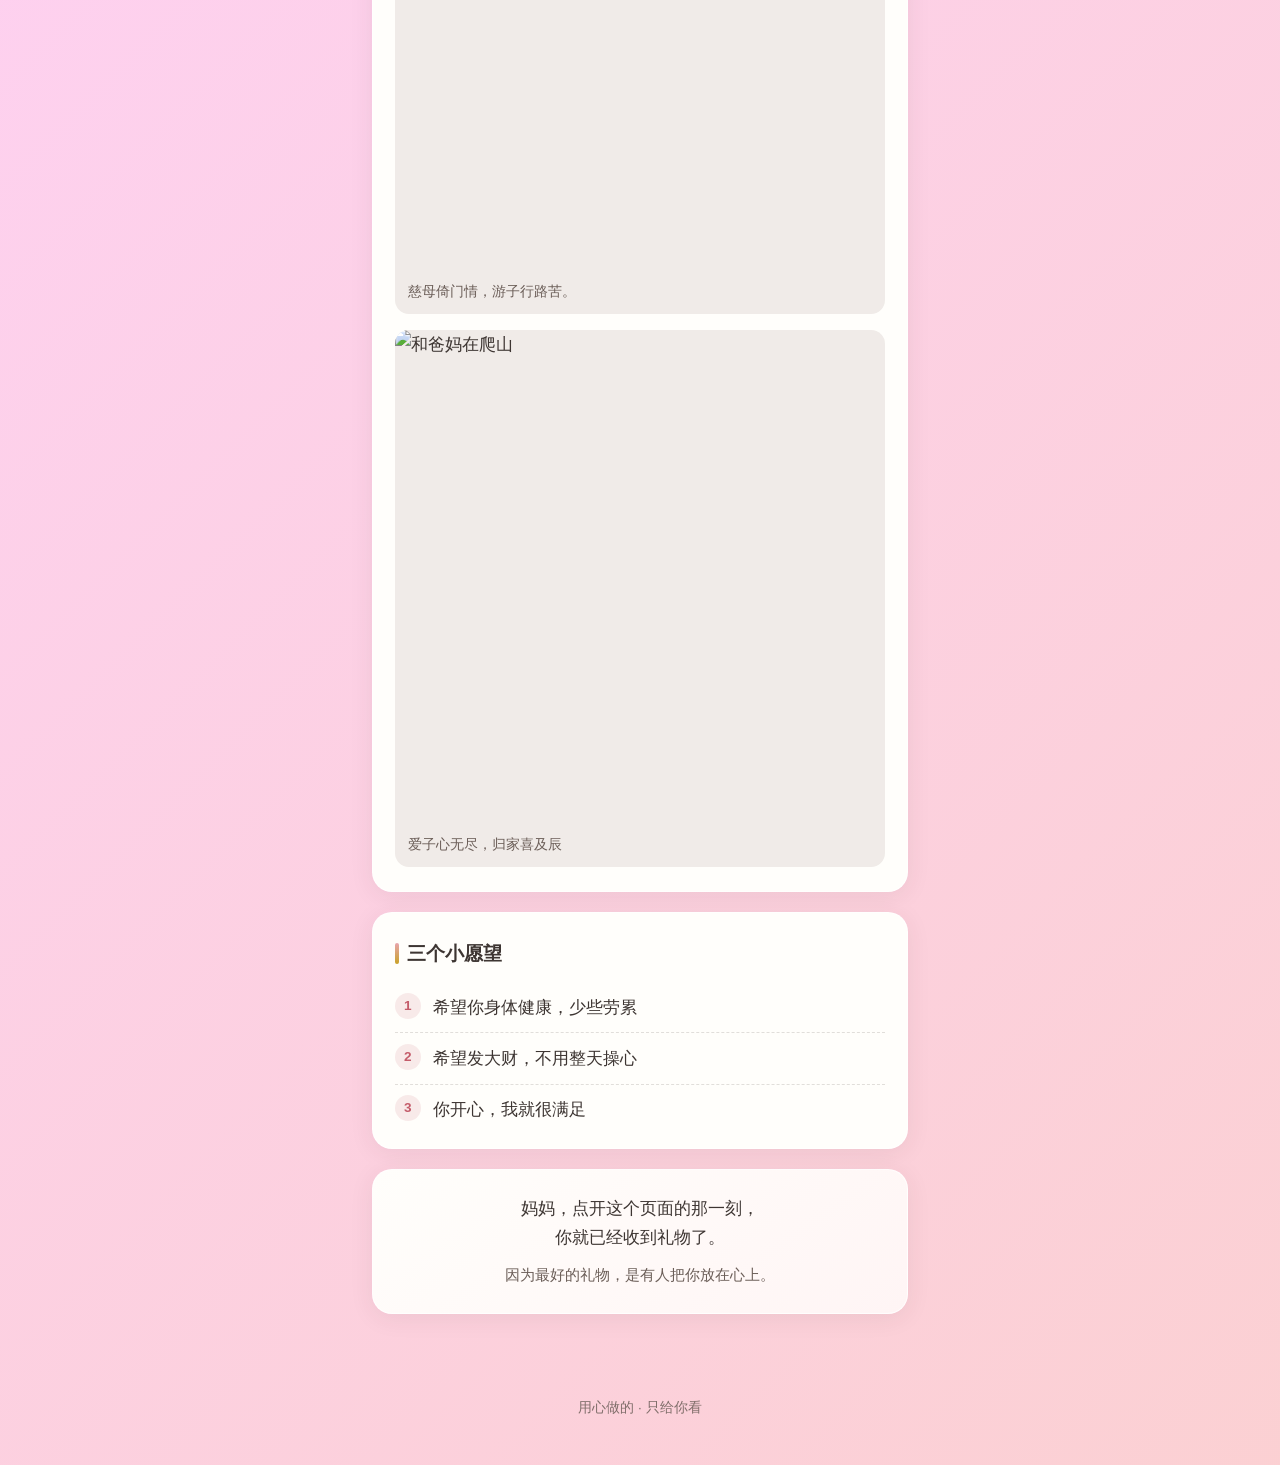
==== commit 1dbcdad5: "index.html" ====
--- a/index.html
+++ b/index.html
@@ -39,15 +39,15 @@
 <h2>我们的瞬间</h2>
 <div class="photo-grid">
 <figure class="photo">
-  <img src="mom1.jpg.jpg" alt="和爸妈在公园" width="600" height="600" loading="lazy" />
+  <img src="mom1.jpg" alt="和爸妈在公园" width="600" height="600" loading="lazy" />
   <figcaption>谁言寸草心，报得三春晖。</figcaption>
 </figure>
 <figure class="photo">
-  <img src="mom2.jpg.jpg" alt="和爸妈在景区" width="600" height="600" loading="lazy" />
+  <img src="mom2.jpg" alt="和爸妈在景区" width="600" height="600" loading="lazy" />
   <figcaption>慈母倚门情，游子行路苦。</figcaption>
 </figure>
 <figure class="photo">
-  <img src="mom3.jpg.jpg" alt="和爸妈在爬山" width="600" height="600" loading="lazy" />
+  <img src="mom3.jpg" alt="和爸妈在爬山" width="600" height="600" loading="lazy" />
   <figcaption>爱子心无尽，归家喜及辰</figcaption>
 </figure>
 </div>
